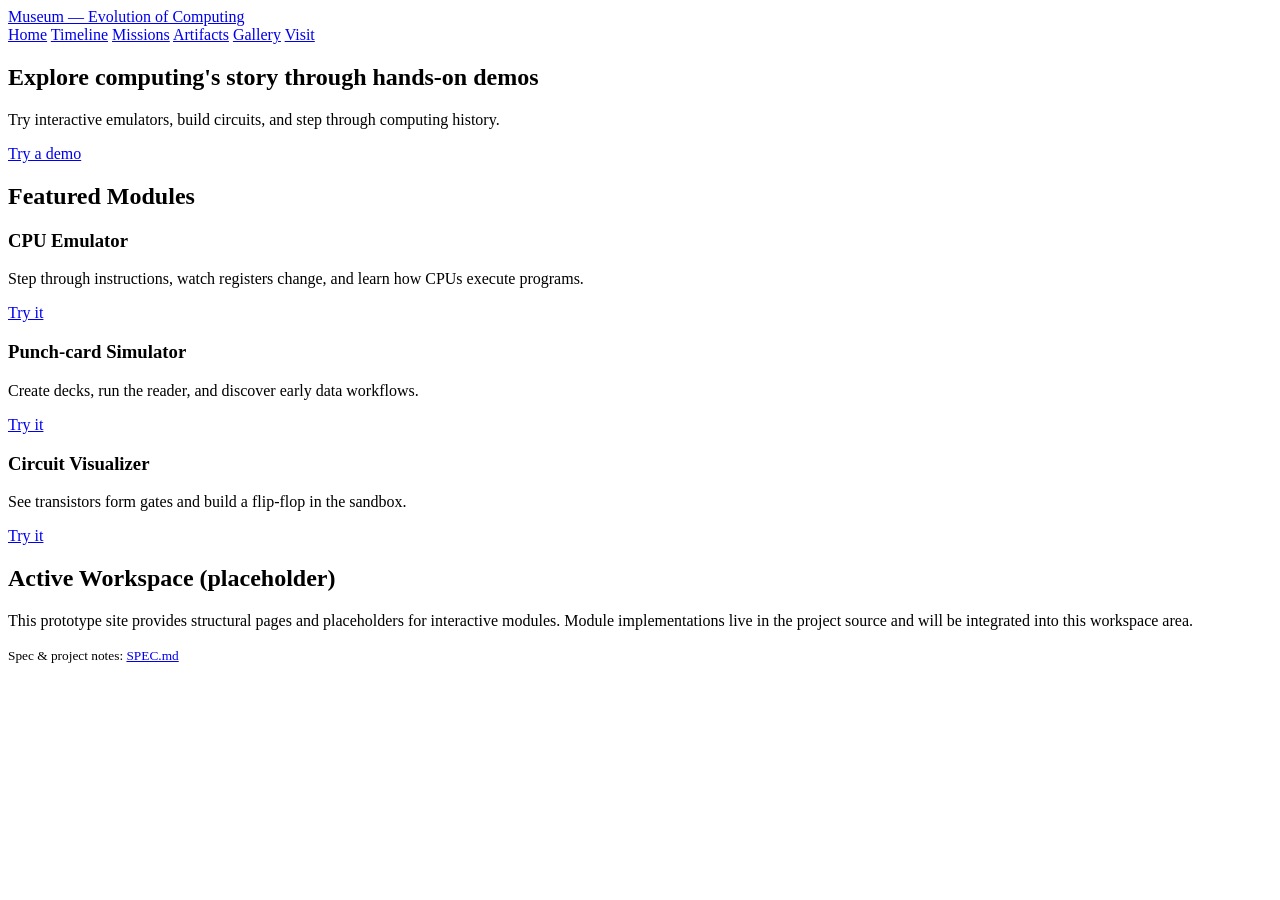
==== index.html @ ea311383 "Website review" ====
<!doctype html>
<html lang="en">
<head>
  <meta charset="utf-8" />
  <meta name="viewport" content="width=device-width,initial-scale=1" />
  <title>Museum — The Evolution of Computing</title>
  <link rel="stylesheet" href="/site/assets/css/styles.css">
</head>
<body>
  <header class="site-header">
    <div class="container">
      <a class="brand" href="/site/index.html">Museum — Evolution of Computing</a>
      <nav class="nav">
        <a href="/site/index.html">Home</a>
        <a href="/site/timeline.html">Timeline</a>
        <a href="/site/missions.html">Missions</a>
        <a href="/site/artifacts.html">Artifacts</a>
        <a href="/site/gallery.html">Gallery</a>
        <a href="/site/visit.html">Visit</a>
      </nav>
    </div>
  </header>

  <main class="container">
    <section class="hero">
      <h1>Explore computing's story through hands-on demos</h1>
      <p class="lede">Try interactive emulators, build circuits, and step through computing history.</p>
      <p><a class="cta" href="/site/missions.html">Try a demo</a></p>
    </section>

    <section class="featured">
      <h2>Featured Modules</h2>
      <div class="grid grid-3">
        <article class="card">
          <h3>CPU Emulator</h3>
          <p>Step through instructions, watch registers change, and learn how CPUs execute programs.</p>
          <a class="btn" href="/site/missions.html">Try it</a>
        </article>
        <article class="card">
          <h3>Punch-card Simulator</h3>
          <p>Create decks, run the reader, and discover early data workflows.</p>
          <a class="btn" href="/site/missions.html">Try it</a>
        </article>
        <article class="card">
          <h3>Circuit Visualizer</h3>
          <p>See transistors form gates and build a flip-flop in the sandbox.</p>
          <a class="btn" href="/site/missions.html">Try it</a>
        </article>
      </div>
    </section>

    <section class="modules">
      <h2>Active Workspace (placeholder)</h2>
      <div class="workspace">
        <p>This prototype site provides structural pages and placeholders for interactive modules. Module implementations live in the project source and will be integrated into this workspace area.</p>
      </div>
    </section>
  </main>

  <footer class="site-footer">
    <div class="container">
      <small>Spec & project notes: <a href="../SPEC.md">SPEC.md</a></small>
    </div>
  </footer>
</body>
</html>
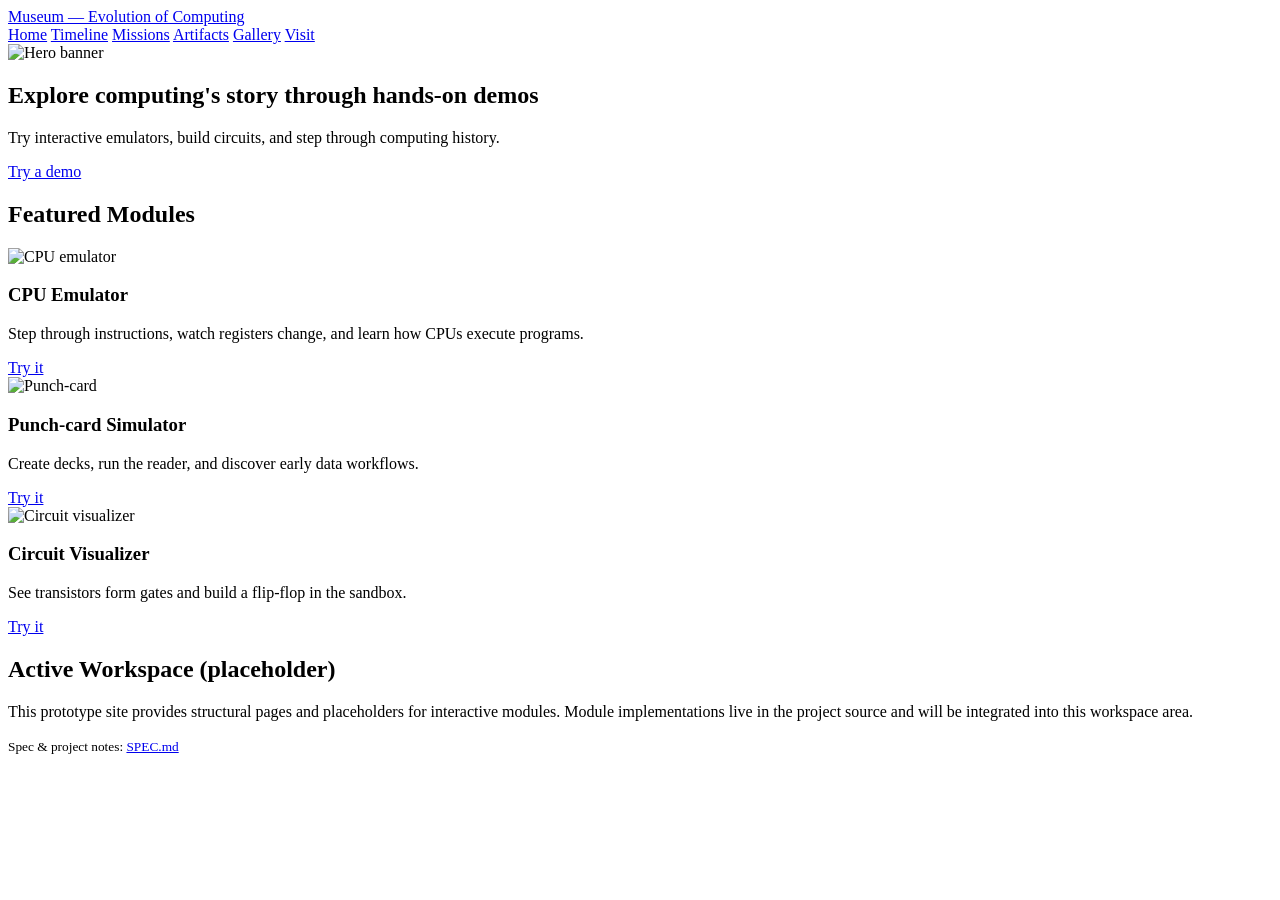
==== commit 26eb84a5: "Website update" ====
--- a/index.html
+++ b/index.html
@@ -23,28 +23,34 @@
 
   <main class="container">
     <section class="hero">
-      <h1>Explore computing's story through hands-on demos</h1>
-      <p class="lede">Try interactive emulators, build circuits, and step through computing history.</p>
-      <p><a class="cta" href="/site/missions.html">Try a demo</a></p>
+      <img class="hero-image" src="/site/assets/img/hero.svg" alt="Hero banner">
+      <div class="hero-copy">
+        <h1>Explore computing's story through hands-on demos</h1>
+        <p class="lede">Try interactive emulators, build circuits, and step through computing history.</p>
+        <p><a class="cta" data-activity="explore" href="#">Try a demo</a></p>
+      </div>
     </section>
 
     <section class="featured">
       <h2>Featured Modules</h2>
       <div class="grid grid-3">
         <article class="card">
+          <img src="/site/assets/img/feature1.svg" alt="CPU emulator">
           <h3>CPU Emulator</h3>
           <p>Step through instructions, watch registers change, and learn how CPUs execute programs.</p>
-          <a class="btn" href="/site/missions.html">Try it</a>
+          <a class="btn-primary" data-activity="cpu" href="#">Try it</a>
         </article>
         <article class="card">
+          <img src="/site/assets/img/feature2.svg" alt="Punch-card">
           <h3>Punch-card Simulator</h3>
           <p>Create decks, run the reader, and discover early data workflows.</p>
-          <a class="btn" href="/site/missions.html">Try it</a>
+          <a class="btn-primary" data-activity="punch" href="#">Try it</a>
         </article>
         <article class="card">
+          <img src="/site/assets/img/feature1.svg" alt="Circuit visualizer">
           <h3>Circuit Visualizer</h3>
           <p>See transistors form gates and build a flip-flop in the sandbox.</p>
-          <a class="btn" href="/site/missions.html">Try it</a>
+          <a class="btn-primary" data-activity="circuit" href="#">Try it</a>
         </article>
       </div>
     </section>
@@ -62,5 +68,6 @@
       <small>Spec & project notes: <a href="../SPEC.md">SPEC.md</a></small>
     </div>
   </footer>
+  <script src="/site/js/main.js"></script>
 </body>
 </html>
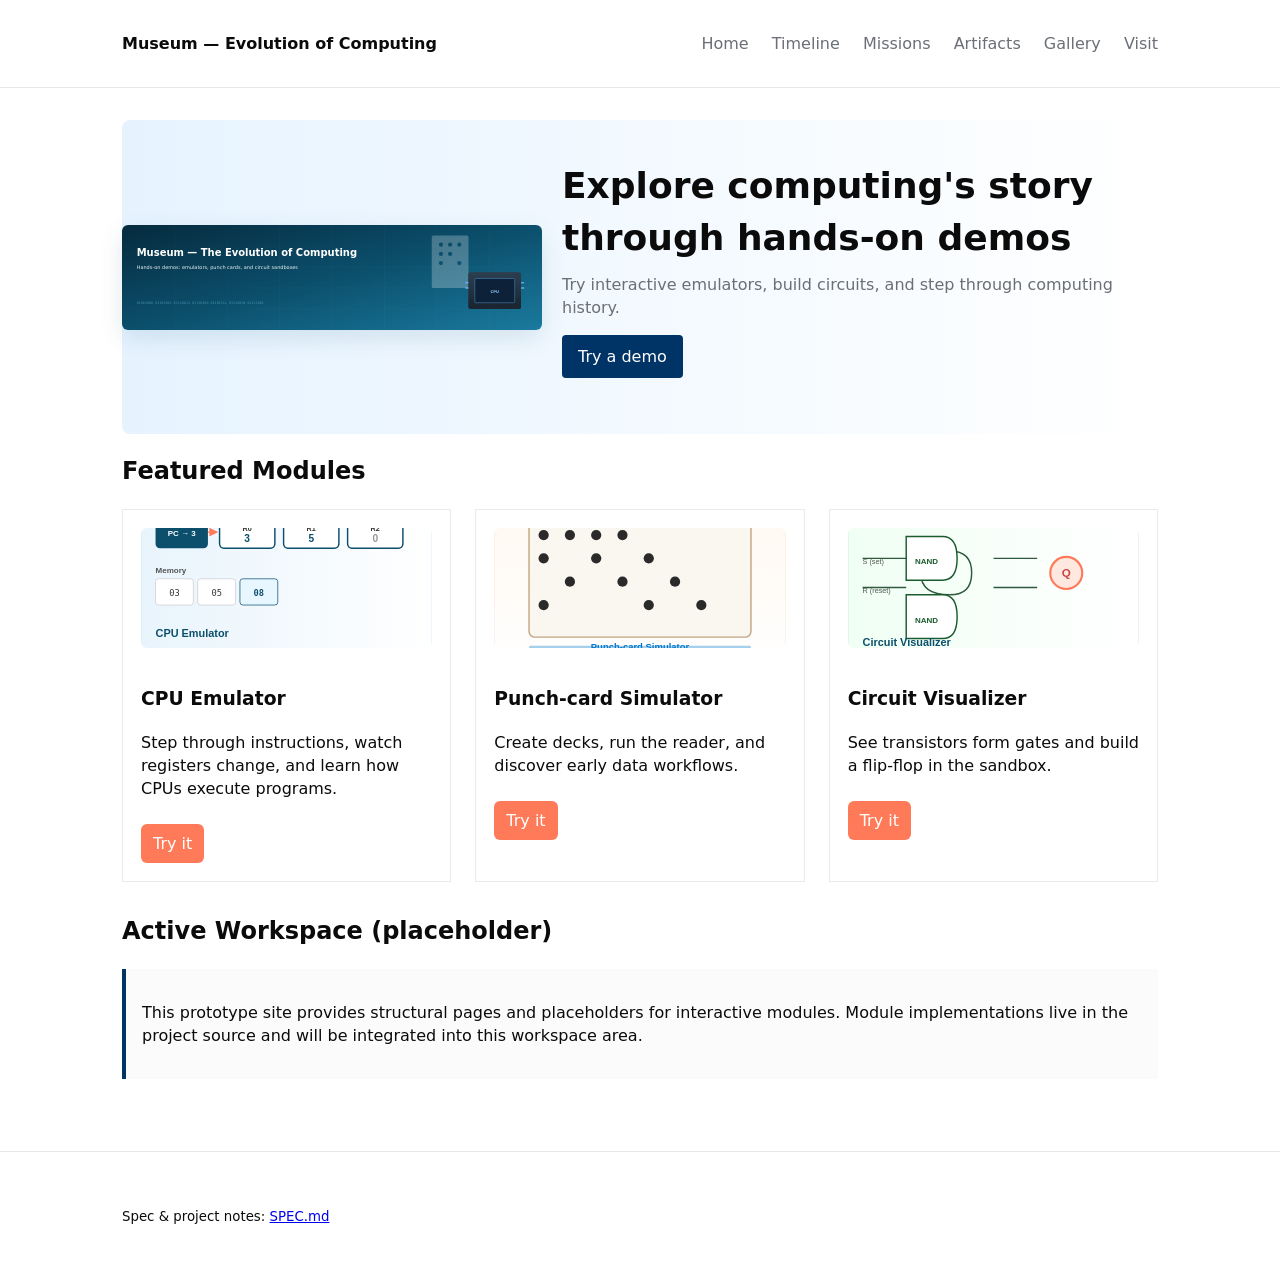
==== commit 7fafd538: "Website Update" ====
--- a/index.html
+++ b/index.html
@@ -4,26 +4,26 @@
   <meta charset="utf-8" />
   <meta name="viewport" content="width=device-width,initial-scale=1" />
   <title>Museum — The Evolution of Computing</title>
-  <link rel="stylesheet" href="/site/assets/css/styles.css">
+  <link rel="stylesheet" href="assets/css/styles.css">
 </head>
 <body>
   <header class="site-header">
     <div class="container">
-      <a class="brand" href="/site/index.html">Museum — Evolution of Computing</a>
+      <a class="brand" href="index.html">Museum — Evolution of Computing</a>
       <nav class="nav">
-        <a href="/site/index.html">Home</a>
-        <a href="/site/timeline.html">Timeline</a>
-        <a href="/site/missions.html">Missions</a>
-        <a href="/site/artifacts.html">Artifacts</a>
-        <a href="/site/gallery.html">Gallery</a>
-        <a href="/site/visit.html">Visit</a>
+        <a href="index.html">Home</a>
+        <a href="timeline.html">Timeline</a>
+        <a href="missions.html">Missions</a>
+        <a href="artifacts.html">Artifacts</a>
+        <a href="gallery.html">Gallery</a>
+        <a href="visit.html">Visit</a>
       </nav>
     </div>
   </header>
 
   <main class="container">
     <section class="hero">
-      <img class="hero-image" src="/site/assets/img/hero.svg" alt="Hero banner">
+      <img class="hero-image" src="assets/img/hero.svg" alt="Hero banner">
       <div class="hero-copy">
         <h1>Explore computing's story through hands-on demos</h1>
         <p class="lede">Try interactive emulators, build circuits, and step through computing history.</p>
@@ -35,19 +35,19 @@
       <h2>Featured Modules</h2>
       <div class="grid grid-3">
         <article class="card">
-          <img src="/site/assets/img/feature1.svg" alt="CPU emulator">
+          <img src="assets/img/feature1.svg" alt="CPU emulator">
           <h3>CPU Emulator</h3>
           <p>Step through instructions, watch registers change, and learn how CPUs execute programs.</p>
           <a class="btn-primary" data-activity="cpu" href="#">Try it</a>
         </article>
         <article class="card">
-          <img src="/site/assets/img/feature2.svg" alt="Punch-card">
+          <img src="assets/img/feature2.svg" alt="Punch-card">
           <h3>Punch-card Simulator</h3>
           <p>Create decks, run the reader, and discover early data workflows.</p>
           <a class="btn-primary" data-activity="punch" href="#">Try it</a>
         </article>
         <article class="card">
-          <img src="/site/assets/img/feature1.svg" alt="Circuit visualizer">
+          <img src="assets/img/feature3.svg" alt="Circuit visualizer">
           <h3>Circuit Visualizer</h3>
           <p>See transistors form gates and build a flip-flop in the sandbox.</p>
           <a class="btn-primary" data-activity="circuit" href="#">Try it</a>
@@ -65,9 +65,9 @@
 
   <footer class="site-footer">
     <div class="container">
-      <small>Spec & project notes: <a href="../SPEC.md">SPEC.md</a></small>
+      <small>Spec & project notes: <a href="SPEC.md">SPEC.md</a></small>
     </div>
   </footer>
-  <script src="/site/js/main.js"></script>
+  <script src="js/main.js"></script>
 </body>
 </html>
--- a/assets/css/styles.css
+++ b/assets/css/styles.css
@@ -0,0 +1,58 @@
+:root{
+  --bg:#ffffff;
+  --text:#0b0b0b;
+  --muted:#6b6f76;
+  --accent:#003366;
+  --accent-3:#ff7a59;
+  --accent-2:#0077cc;
+  --bg-gradient: linear-gradient(90deg,#e6f3ff, #ffffff);
+  --gap:24px;
+  --container-width:1100px;
+  --base-size:16px;
+}
+
+*{box-sizing:border-box}
+body{font-family: Inter, system-ui, -apple-system, "Segoe UI", Roboto, "Helvetica Neue", Arial; color:var(--text); background:var(--bg); margin:0; line-height:1.45; font-size:var(--base-size)}
+.container{max-width:var(--container-width); margin:0 auto; padding:32px}
+.site-header{border-bottom:1px solid #e6e6e6}
+.site-header .container{display:flex; align-items:center; justify-content:space-between}
+.brand{font-weight:700; text-decoration:none; color:var(--text)}
+.nav a{margin-left:18px; text-decoration:none; color:var(--muted)}
+.nav a:hover{color:var(--accent-2)}
+.hero{padding:48px 0}
+.hero{display:flex; gap:20px; align-items:center; padding:40px 0; background:var(--bg-gradient); border-radius:8px}
+.hero .hero-copy{flex:1}
+.hero h1{font-size:36px; margin:0 0 8px; text-align:left}
+.lede{color:var(--muted); margin:0 0 16px}
+.cta{display:inline-block; background:var(--accent); color:white; padding:10px 16px; text-decoration:none; border-radius:4px}
+.hero-image{width:420px; height:auto; border-radius:6px; box-shadow:0 8px 24px rgba(11,79,108,0.12)}
+.grid{display:grid; gap:var(--gap)}
+.grid-3{grid-template-columns:repeat(auto-fit,minmax(220px,1fr))}
+.card{border:1px solid #eaeaea; padding:18px}
+.card img{width:100%; height:120px; object-fit:cover; border-radius:6px; margin-bottom:12px}
+.btn{display:inline-block; margin-top:8px; color:var(--accent-2); text-decoration:none}
+.btn-primary{display:inline-block; margin-top:8px; background:var(--accent-3); color:#fff; padding:8px 12px; border-radius:6px; text-decoration:none}
+.workspace{background:#fbfbfb; border-left:4px solid var(--accent); padding:16px}
+.modal-overlay{position:fixed; inset:0; display:flex; align-items:center; justify-content:center; background:rgba(0,0,0,0.35); z-index:9999}
+.modal{background:#fff; padding:18px; border-radius:8px; max-width:520px; box-shadow:0 12px 40px rgba(10,20,30,0.12)}
+.modal .actions{margin-top:12px; text-align:right}
+.modal .actions a{margin-left:8px}
+.modules{margin-top:32px}
+.missions-list{list-style:none; padding:0}
+.missions-list li{border-top:1px solid #eee; padding:18px 0}
+.site-footer{border-top:1px solid #e6e6e6; padding:20px 0; margin-top:40px}
+.footer small{color:var(--muted)}
+.timeline{padding-left:18px}
+.timeline-lede{margin:16px 0 24px}
+.timeline-banner{max-width:100%; height:auto; border-radius:8px; box-shadow:0 4px 16px rgba(11,79,108,0.08)}
+.gallery-grid img{width:100%; height:180px; object-fit:cover; background:#ddd}
+.artifact-list .artifact-row{display:flex; gap:20px; align-items:flex-start; margin-bottom:28px; flex-wrap:wrap}
+.artifact-list .artifact-row img{flex-shrink:0; border-radius:8px; box-shadow:0 2px 12px rgba(0,0,0,0.06)}
+.visit-hero{margin:8px 0 20px}
+.visit-hero img{max-width:100%; height:auto; border-radius:8px; box-shadow:0 4px 16px rgba(11,79,108,0.08)}
+
+@media (max-width:720px){
+  .site-header .container{flex-direction:column; align-items:flex-start}
+  .nav{margin-top:12px}
+  .hero{flex-direction:column}
+}
